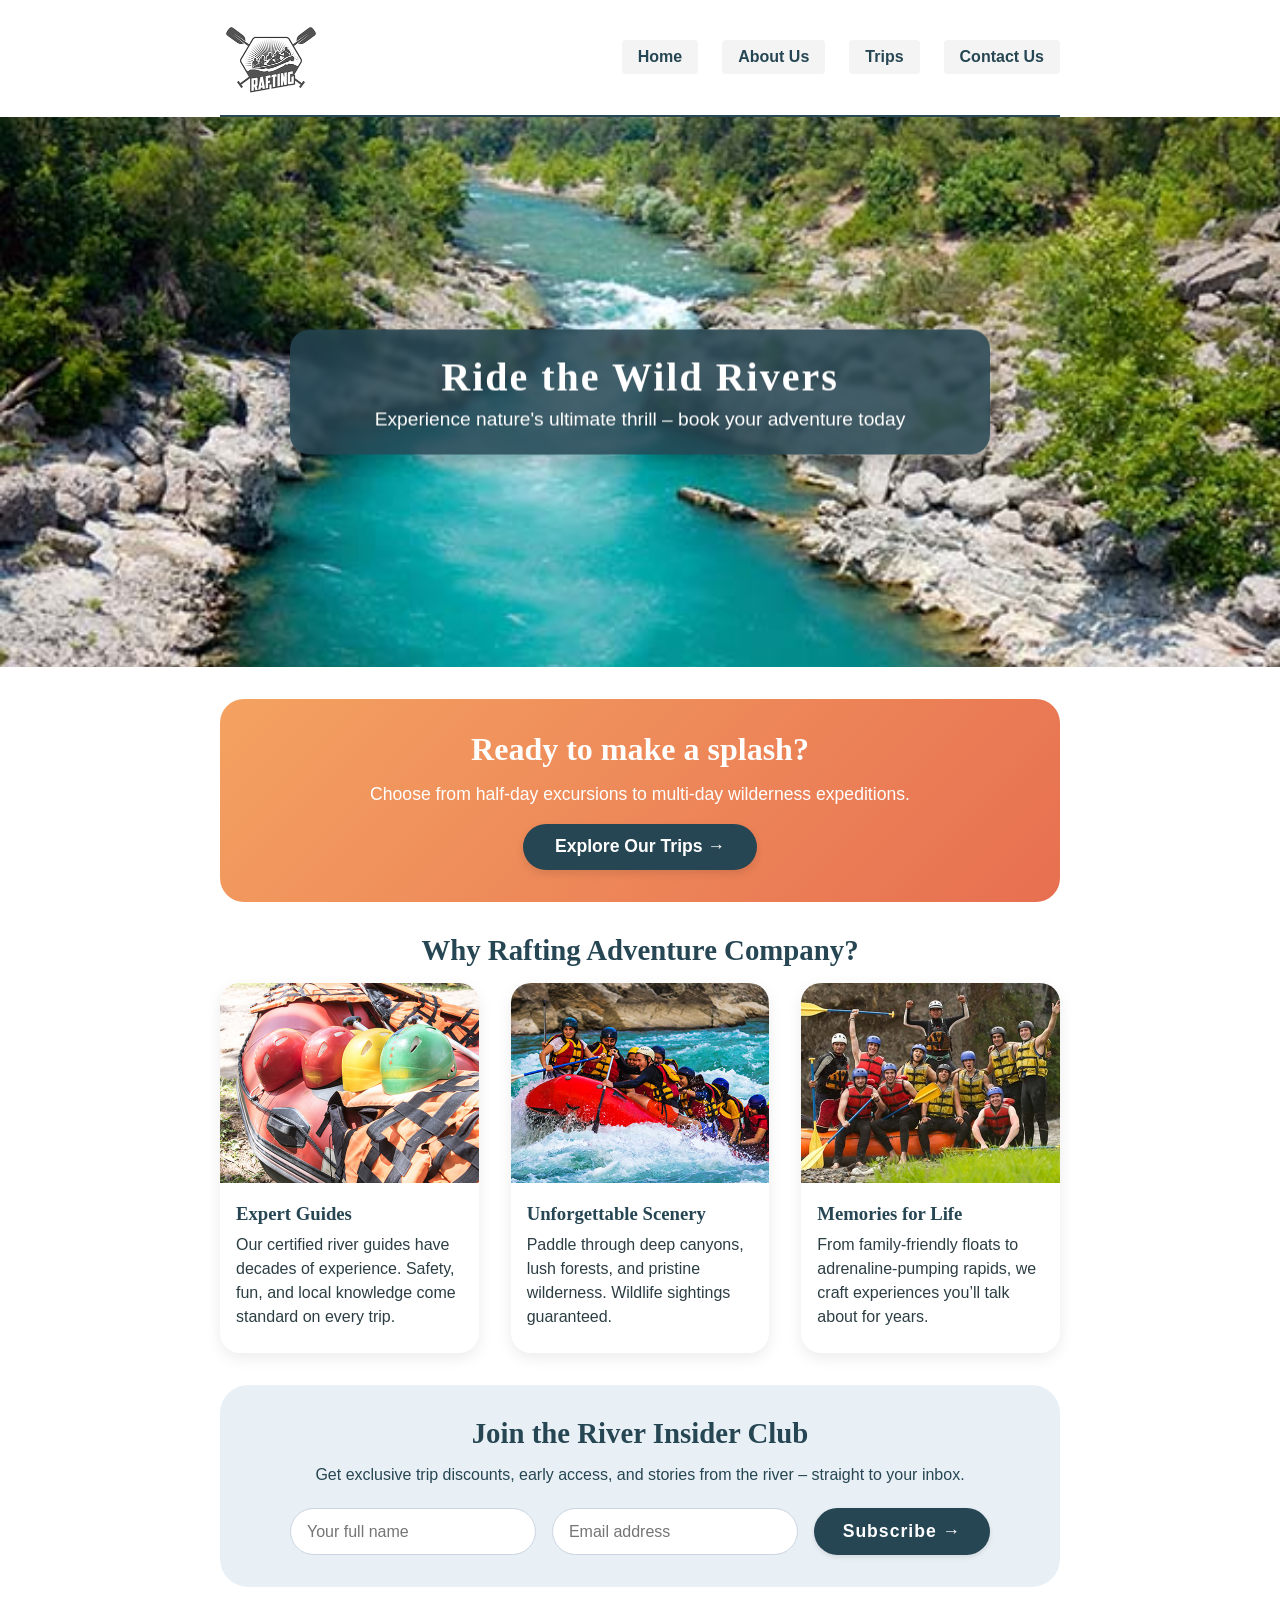
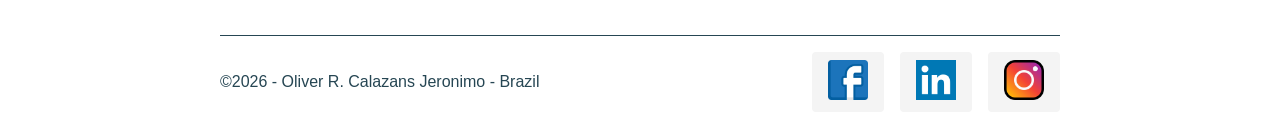
==== wwr/index.html @ c7e3adc4 "add trips and index pages" ====
<!DOCTYPE html>
<html lang="en">

<head>
    <meta charset="UTF-8">
    <meta name="viewport" content="width=device-width, initial-scale=1.0">
    <meta name="description"
      content="Rafting Adventure Company – the ultimate whitewater experience. Book your trip, join our newsletter, and conquer the rapids with expert guides.">
    <meta name="author" content="Oliver R. Calazans Jeronimo">
    <title>Home | Rafting Adventure Company</title>
    <link rel="stylesheet" href="styles/rafting.css">
</head>

<body>
    <header>
        <img src="images/z-raftingbw.png" alt="Rafting Adventure Company Logo">
        <nav>
            <a href="index.html">Home</a>
            <a href="about.html">About Us</a>
            <a href="trips.html">Trips</a>
            <a href="contact.html">Contact Us</a>
        </nav>
    </header>

    <!-- Hero section with absolute heading -->
    <div class="hero-full-width">
        <img src="images/rafting58_600.jpg" alt="Rafting team charging through whitewater rapids"
          class="hero-bg-img">
        <div class="hero-heading">
            <h1>Ride the Wild Rivers</h1>
            <p>Experience nature's ultimate thrill – book your adventure today</p>
        </div>
    </div>

    <main>
        <!-- Call to Action (links to trips.html) -->
        <section class="cta-banner">
            <div class="cta-content">
                <h2>Ready to make a splash?</h2>
                <p>Choose from half-day excursions to multi‑day wilderness expeditions.</p>
                <a href="trips.html" class="cta-button">Explore Our Trips →</a>
            </div>
        </section>

        <!-- CSS Grid layout: purpose & offerings (at least 2 images + content) -->
        <section class="home-grid-section">
            <h2>Why Rafting Adventure Company?</h2>
            <div class="home-grid">
                <div class="grid-card">
                    <img src="images/rafting60_600.jpg"
                      alt="Professional rafting guide leading a group">
                    <h3>Expert Guides</h3>
                    <p>Our certified river guides have decades of experience. Safety, fun, and local
                        knowledge come standard on every trip.</p>
                </div>
                <div class="grid-card">
                    <img src="images/rafting62_600.jpg" alt="Rafting through a scenic canyon">
                    <h3>Unforgettable Scenery</h3>
                    <p>Paddle through deep canyons, lush forests, and pristine wilderness. Wildlife
                        sightings guaranteed.</p>
                </div>
                <div class="grid-card">
                    <img src="images/rafting59_600.jpg" alt="Group of happy rafters">
                    <h3>Memories for Life</h3>
                    <p>From family-friendly floats to adrenaline‑pumping rapids, we craft
                        experiences you’ll talk about for years.</p>
                </div>
            </div>
        </section>

        <!-- Newsletter signup (name + email) -->
        <section class="newsletter-section">
            <div class="newsletter-container">
                <h2>Join the River Insider Club</h2>
                <p>Get exclusive trip discounts, early access, and stories from the river – straight
                    to your inbox.</p>
                <form action="#" method="post" class="newsletter-form">
                    <div class="form-row">
                        <input type="text" name="fullname" placeholder="Your full name" required>
                        <input type="email" name="email" placeholder="Email address" required>
                        <button type="submit" class="submit-btn">Subscribe →</button>
                    </div>
                </form>
            </div>
        </section>
    </main>

    <footer>
        <p>&copy;2026 - Oliver R. Calazans Jeronimo - Brazil</p>
        <nav class="socialmedia">
            <a href="https://facebook.com" target="_blank" rel="noopener noreferrer"><img
                  src="images/facebook_408745.png" alt="Facebook"></a>
            <a href="https://linkedin.com" target="_blank" rel="noopener noreferrer"><img
                  src="images/social_15707956.png" alt="LinkedIn"></a>
            <a href="https://instagram.com" target="_blank" rel="noopener noreferrer"><img
                  src="images/instagram_779093.png" alt="Instagram"></a>
        </nav>
    </footer>
</body>

</html>
---- wwr/styles/rafting.css ----
:root {
    --primary-color: #ffffff;
    --accent1-color: #264653;
    --heading-font: "Times New Roman", "Georgia", serif;
    --body-font: Arial, Helvetica, sans-serif;
}

* {
    margin: 0;
    padding: 0;
    box-sizing: border-box;
}

body {
    font-family: var(--body-font);
    color: var(--accent1-color);
    background-color: #fff;
}

header,
main,
footer {
    width: 840px;
    margin: 0 auto;
}

/* Header com CSS Grid */
header {
    display: grid;
    grid-template-columns: auto 1fr;
    align-items: center;
    padding: 1rem 0;
    border-bottom: 2px solid var(--accent1-color);
}

header img {
    max-width: 100px;
    height: auto;
}

/* Navegação com Flexbox */
nav {
    display: flex;
    justify-content: flex-end;
    gap: 1.5rem;
    list-style: none;
}

nav a {
    display: block;
    padding: 0.5rem 1rem;
    text-decoration: none;
    font-weight: bold;
    color: var(--accent1-color);
    background-color: #f4f4f4;
    border-radius: 4px;
    transition: background-color 0.3s;
}

nav a:hover {
    background-color: var(--accent1-color);
    color: var(--primary-color);
}

/* Estilo global para h1 dentro do main (obrigatório e único) */
main h1 {
    font-family: var(--heading-font);
    background-color: var(--accent1-color);
    color: var(--primary-color);
    text-align: center;
    padding: 1rem;
    margin: 1rem 0 1.5rem;
    border-radius: 12px;
    font-size: 1.8rem;
    letter-spacing: 1px;
    box-shadow: 0 2px 6px rgba(0, 0, 0, 0.1);
}

h2 {
    font-family: var(--heading-font);
    color: var(--accent1-color);
    text-align: center;
    margin: 1.5rem 0 1rem;
    font-size: 1.8rem;
}

/* ========== CONTACT PAGE SPECIFIC STYLES ========== */

/* Company Info + Map grid layout */
.contact-info {
    margin: 1rem 0 2rem;
    background: #ffffff;
    border-radius: 12px;
    box-shadow: 0 2px 8px rgba(0, 0, 0, 0.05);
    padding: 1rem 0.5rem;
}

.contact-grid {
    display: grid;
    grid-template-columns: 1fr 1fr;
    gap: 2rem;
    align-items: start;
    padding: 0 1rem;
}

.contact-details {
    background-color: #faf9f8;
    padding: 1.5rem;
    border-radius: 12px;
    box-shadow: 0 1px 3px rgba(0, 0, 0, 0.1);
}

.contact-details h3 {
    font-family: var(--heading-font);
    color: var(--accent1-color);
    margin-bottom: 1rem;
    font-size: 1.4rem;
}

.contact-details address {
    font-style: normal;
    line-height: 1.6;
    margin-bottom: 1rem;
    color: #2c3e44;
}

.contact-phone,
.contact-email {
    margin: 0.8rem 0;
}

.contact-phone a,
.contact-email a {
    color: var(--accent1-color);
    text-decoration: none;
    font-weight: 600;
    border-bottom: 1px dotted var(--accent1-color);
}

.contact-phone a:hover,
.contact-email a:hover {
    color: #1d3e4f;
    border-bottom-style: solid;
}

.contact-map iframe {
    border: 0;
    border-radius: 14px;
    box-shadow: 0 4px 10px rgba(0, 0, 0, 0.1);
    width: 100%;
    height: 280px;
    display: block;
}

/* Employee profiles (team grid) */
.employee-profiles {
    margin: 2rem 0;
}

.team-grid {
    display: grid;
    grid-template-columns: repeat(auto-fit, minmax(180px, 1fr));
    gap: 1.8rem;
    margin: 1rem 0;
    padding: 0 1rem;
}

.employee-card {
    background: #fefefe;
    border-radius: 16px;
    overflow: hidden;
    box-shadow: 0 5px 12px rgba(0, 0, 0, 0.08);
    transition: transform 0.2s ease, box-shadow 0.2s;
    text-align: center;
    margin: 0;
}

.employee-card:hover {
    transform: translateY(-5px);
    box-shadow: 0 12px 20px rgba(0, 0, 0, 0.12);
}

.employee-card img {
    width: 100%;
    height: 200px;
    object-fit: cover;
    display: block;
}

.employee-card figcaption {
    padding: 1rem 0.8rem;
    background: #ffffff;
    border-top: 1px solid #eaecef;
}

.employee-card strong {
    font-size: 1.1rem;
    color: var(--accent1-color);
    display: block;
    margin-bottom: 0.3rem;
}

.employee-card span {
    font-size: 0.85rem;
    color: #4a6270;
    font-weight: 500;
}

/* Contact form styling */
.contact-form {
    background: #f8fafc;
    border-radius: 24px;
    padding: 0.5rem 1.5rem 2rem;
    margin: 2rem 0 3rem;
    box-shadow: 0 5px 15px rgba(0, 0, 0, 0.05);
}

.rafting-form {
    max-width: 100%;
    margin: 0 auto;
}

.form-group {
    margin-bottom: 1.5rem;
}

.form-group label {
    display: block;
    font-weight: 700;
    margin-bottom: 0.5rem;
    color: var(--accent1-color);
    font-size: 0.95rem;
}

.radio-group label {
    font-weight: 600;
    margin-bottom: 0.25rem;
}

.radio-options {
    display: flex;
    flex-wrap: wrap;
    gap: 1.5rem;
    margin-top: 0.5rem;
}

.radio-options label {
    font-weight: normal;
    display: inline-flex;
    align-items: center;
    gap: 0.4rem;
    cursor: pointer;
    background: #ffffff;
    padding: 0.4rem 1rem;
    border-radius: 40px;
    border: 1px solid #cddfe7;
    transition: all 0.2s;
}

.radio-options label:hover {
    background-color: #eef3f7;
    border-color: var(--accent1-color);
}

input[type="text"],
input[type="email"],
textarea {
    width: 100%;
    padding: 0.8rem 1rem;
    border: 1px solid #cbd5e1;
    border-radius: 12px;
    font-family: inherit;
    font-size: 1rem;
    transition: 0.2s;
    background-color: white;
}

input[type="text"]:focus,
input[type="email"]:focus,
textarea:focus {
    outline: none;
    border-color: var(--accent1-color);
    box-shadow: 0 0 0 3px rgba(38, 70, 83, 0.2);
}

.checkbox-group label {
    display: flex;
    align-items: center;
    gap: 0.7rem;
    font-weight: 500;
    cursor: pointer;
}

.checkbox-group input[type="checkbox"] {
    width: 1.2rem;
    height: 1.2rem;
    accent-color: var(--accent1-color);
}

.submit-btn {
    background-color: var(--accent1-color);
    color: white;
    font-weight: bold;
    border: none;
    padding: 0.9rem 2rem;
    font-size: 1.1rem;
    border-radius: 60px;
    cursor: pointer;
    transition: background 0.2s, transform 0.05s;
    width: 100%;
    letter-spacing: 1px;
    font-family: inherit;
    box-shadow: 0 2px 5px rgba(0, 0, 0, 0.1);
}

.submit-btn:hover {
    background-color: #1a3a48;
    transform: scale(0.99);
}

/* Footer layout */
footer {
    display: flex;
    justify-content: space-between;
    align-items: center;
    padding: 1rem 0;
    border-top: 1px solid var(--accent1-color);
    margin-top: 2rem;
}

.socialmedia {
    display: flex;
    gap: 1rem;
}

.socialmedia a {
    text-decoration: none;
}

.socialmedia img {
    height: 40px;
    width: 40px;
    transition: opacity 0.3s;
}

.socialmedia img:hover {
    opacity: 0.7;
}

footer p {
    margin: 0;
    padding: 0;
}

/* Responsive adjustments */
@media (max-width: 860px) {

    header,
    main,
    footer {
        width: 95%;
        margin: 0 auto;
    }

    .contact-grid {
        grid-template-columns: 1fr;
        gap: 1.5rem;
    }

    .team-grid {
        grid-template-columns: repeat(auto-fit, minmax(200px, 1fr));
    }

    .radio-options {
        flex-direction: column;
        gap: 0.7rem;
    }
}

.history {
    margin: 2rem 0;
}

.history h2 {
    text-align: center;
    margin-bottom: 1rem;
}

.history-content {
    display: flex;
    gap: 2rem;
    align-items: center;
    background-color: #f9f9f9;
    padding: 1rem;
    border-radius: 8px;
}

.history-content img {
    width: 200px;
    border-radius: 8px;
}

.adventure-gallery {
    display: grid;
    grid-template-columns: repeat(5, 1fr);
    gap: 1rem;
}

.adventure-gallery img {
    width: 100%;
    height: 150px;
    object-fit: cover;
    border-radius: 6px;
}

/* ========== NEW STYLES FOR HOME PAGE (index.html) ========== */

/* Full-width hero with absolute heading */
.hero-full-width {
    position: relative;
    width: 100%;
    margin: 0;
    padding: 0;
    overflow: hidden;
    border-radius: 0;
    margin-top: 0;
}

.hero-bg-img {
    width: 100%;
    height: auto;
    max-height: 550px;
    object-fit: cover;
    display: block;
}

.hero-heading {
    position: absolute;
    top: 50%;
    left: 50%;
    transform: translate(-50%, -50%);
    text-align: center;
    background-color: rgba(38, 70, 83, 0.85);
    /* var(--accent1-color) with opacity */
    color: white;
    padding: 1.5rem 2.5rem;
    border-radius: 20px;
    backdrop-filter: blur(3px);
    width: 80%;
    max-width: 700px;
    box-shadow: 0 10px 20px rgba(0, 0, 0, 0.2);
}

.hero-heading h1 {
    font-family: var(--heading-font);
    font-size: 2.5rem;
    margin-bottom: 0.5rem;
    letter-spacing: 2px;
    background: none;
    color: white;
    padding: 0;
    border-radius: 0;
    box-shadow: none;
}

.hero-heading p {
    font-size: 1.2rem;
    font-weight: 500;
}

/* Call to action banner */
.cta-banner {
    background: linear-gradient(135deg, #f4a261 0%, #e76f51 100%);
    border-radius: 24px;
    margin: 2rem 0;
    padding: 2rem;
    text-align: center;
    color: white;
}

.cta-content h2 {
    color: white;
    margin-top: 0;
    font-size: 2rem;
}

.cta-content p {
    font-size: 1.1rem;
    margin-bottom: 1.2rem;
}

.cta-button {
    display: inline-block;
    background-color: #264653;
    color: white;
    font-weight: bold;
    padding: 0.8rem 2rem;
    border-radius: 60px;
    text-decoration: none;
    font-size: 1.1rem;
    transition: all 0.2s;
    box-shadow: 0 4px 8px rgba(0, 0, 0, 0.1);
}

.cta-button:hover {
    background-color: #1a3a48;
    transform: scale(1.02);
}

/* Home grid layout (CSS Grid) */
.home-grid-section {
    margin: 2rem 0;
}

.home-grid {
    display: grid;
    grid-template-columns: repeat(auto-fit, minmax(250px, 1fr));
    gap: 2rem;
    margin: 1rem 0;
}

.grid-card {
    background: #ffffff;
    border-radius: 20px;
    overflow: hidden;
    box-shadow: 0 5px 15px rgba(0, 0, 0, 0.08);
    transition: transform 0.2s;
}

.grid-card:hover {
    transform: translateY(-5px);
}

.grid-card img {
    width: 100%;
    height: 200px;
    object-fit: cover;
}

.grid-card h3 {
    font-family: var(--heading-font);
    color: var(--accent1-color);
    margin: 1rem 1rem 0.5rem;
}

.grid-card p {
    padding: 0 1rem 1.5rem;
    line-height: 1.5;
    color: #2c3e44;
}

/* Newsletter section */
.newsletter-section {
    background-color: #e9f0f5;
    border-radius: 28px;
    margin: 2rem 0 3rem;
    padding: 2rem 1.5rem;
}

.newsletter-container {
    max-width: 700px;
    margin: 0 auto;
    text-align: center;
}

.newsletter-container h2 {
    margin-top: 0;
}

.newsletter-form .form-row {
    display: flex;
    flex-wrap: wrap;
    gap: 1rem;
    justify-content: center;
    margin-top: 1.5rem;
}

.newsletter-form input {
    flex: 1;
    min-width: 200px;
    padding: 0.8rem 1rem;
    border: 1px solid #cbd5e1;
    border-radius: 60px;
    font-size: 1rem;
}

.newsletter-form .submit-btn {
    width: auto;
    padding: 0.8rem 1.8rem;
    background-color: var(--accent1-color);
    border-radius: 60px;
}

.trips-cta {
    text-align: center;
    margin: 1rem 0 2rem;
}

.cta-box {
    background: #f8fafc;
    border: 2px solid var(--accent1-color);
    border-radius: 60px;
    padding: 1rem 2rem;
    display: inline-block;
}

.cta-box p {
    font-size: 1.2rem;
    font-weight: bold;
    margin-right: 1rem;
    display: inline-block;
}

.cta-button-secondary {
    background-color: var(--accent1-color);
    color: white;
    padding: 0.6rem 1.5rem;
    border-radius: 40px;
    text-decoration: none;
    font-weight: bold;
    transition: 0.2s;
}

.cta-button-secondary:hover {
    background-color: #1a3a48;
}

.trip-descriptions {
    margin: 2rem 0;
}

.trip-grid {
    display: grid;
    grid-template-columns: repeat(auto-fit, minmax(300px, 1fr));
    gap: 2rem;
    margin: 1.5rem 0;
}

.trip-card {
    background: white;
    border-radius: 20px;
    overflow: hidden;
    box-shadow: 0 8px 20px rgba(0, 0, 0, 0.1);
    transition: all 0.2s;
}

.trip-card:hover {
    transform: translateY(-6px);
}

.trip-card img {
    width: 100%;
    height: 220px;
    object-fit: cover;
}

.trip-info {
    padding: 1.2rem;
}

.trip-info h3 {
    color: var(--accent1-color);
    font-family: var(--heading-font);
    margin-top: 0;
}

.trip-info p {
    line-height: 1.4;
    margin: 0.5rem 0;
}

.trips-table-section {
    margin: 2rem 0 3rem;
}

.table-responsive {
    overflow-x: auto;
}

.trips-table {
    width: 100%;
    border-collapse: collapse;
    background: white;
    border-radius: 20px;
    overflow: hidden;
    box-shadow: 0 2px 10px rgba(0, 0, 0, 0.05);
}

.trips-table th,
.trips-table td {
    border: 1px solid #d1dbe5;
    padding: 12px 15px;
    text-align: left;
}

.trips-table th {
    background-color: var(--accent1-color);
    color: white;
    font-weight: bold;
    font-size: 1rem;
}

.trips-table tr:nth-child(even) {
    background-color: #f8fafc;
}

.trips-table tr:hover {
    background-color: #eef2f5;
}

@media (max-width: 860px) {
    .hero-heading h1 {
        font-size: 1.5rem;
    }

    .hero-heading p {
        font-size: 0.9rem;
    }

    .hero-heading {
        padding: 1rem;
        width: 90%;
    }

    .cta-box p {
        display: block;
        margin-bottom: 0.5rem;
    }

    .trip-grid {
        grid-template-columns: 1fr;
    }

    .trips-table th,
    .trips-table td {
        padding: 8px 10px;
        font-size: 0.9rem;
    }
}
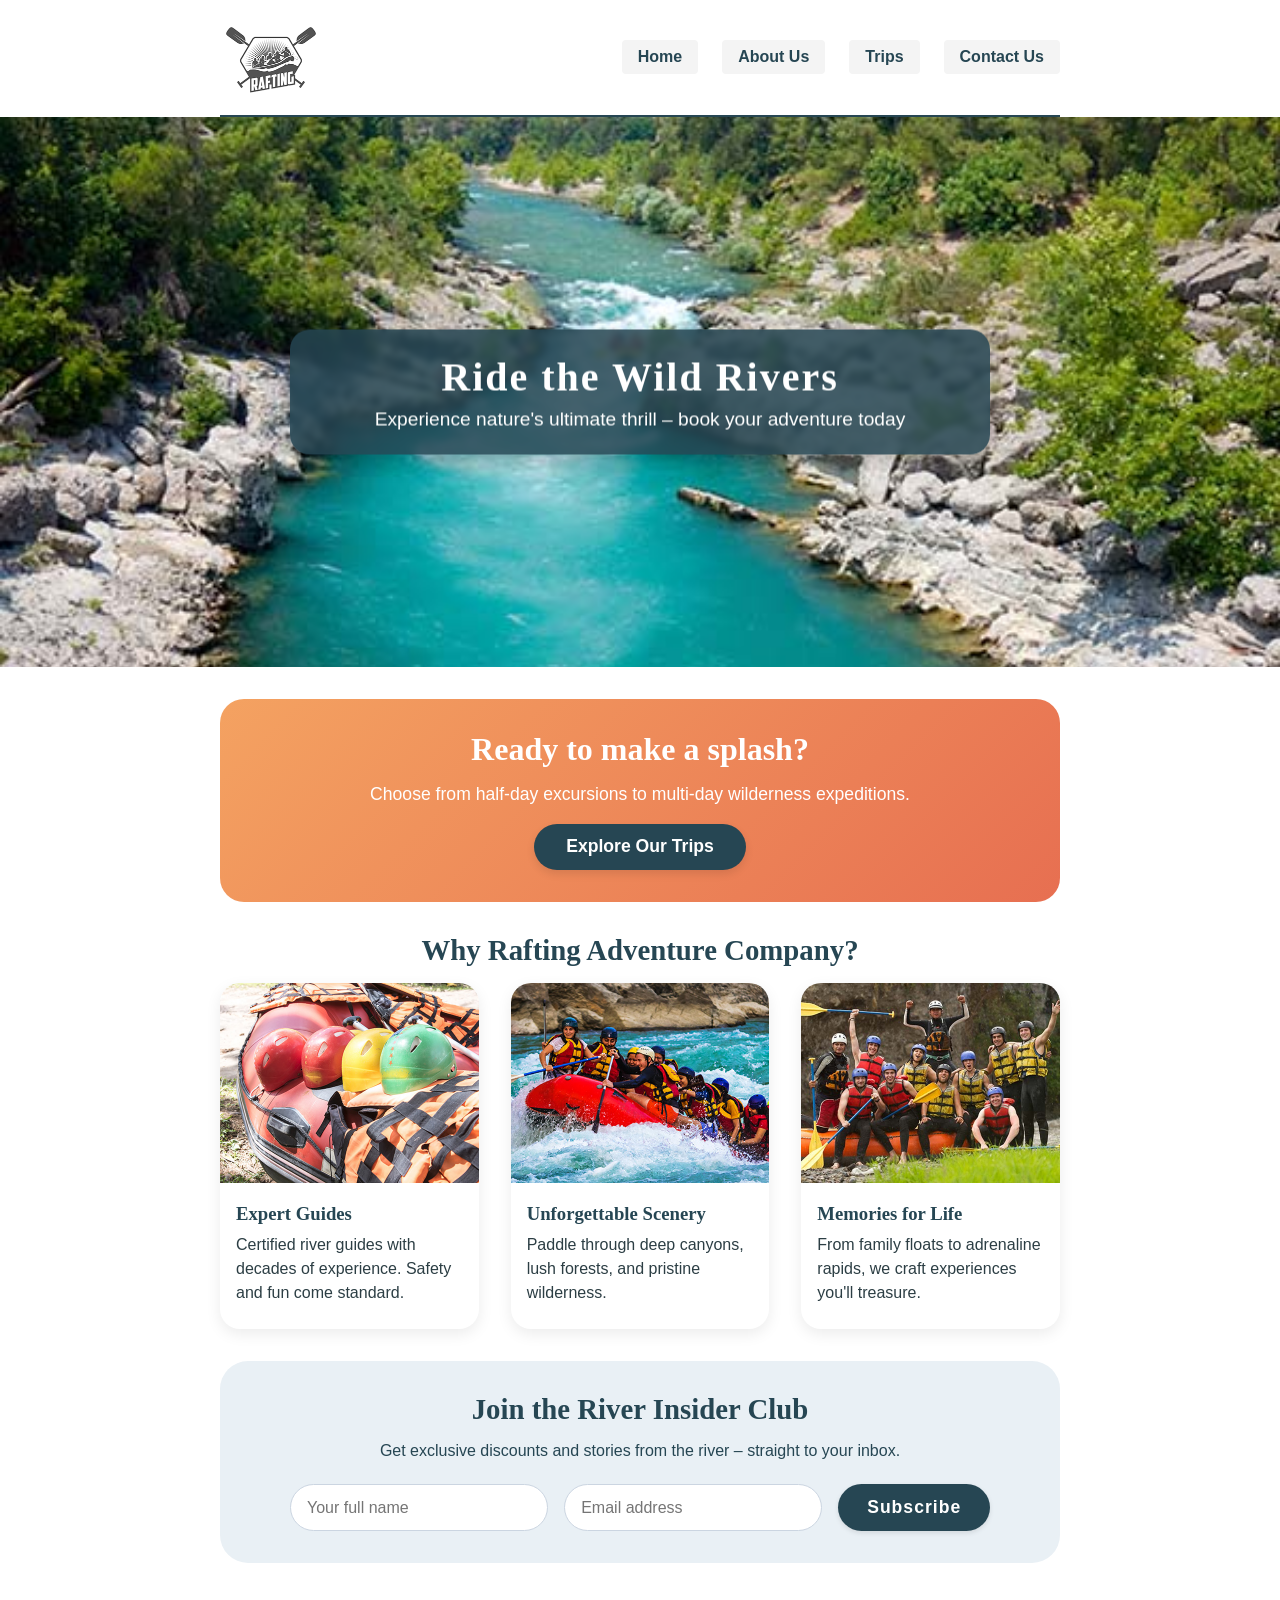
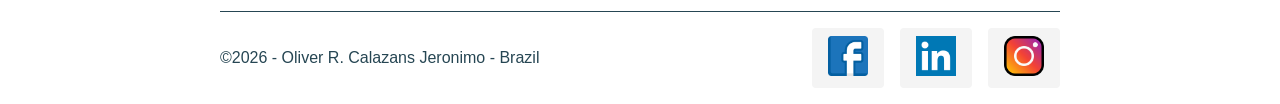
==== commit 5140adc0: "final refac" ====
--- a/wwr/index.html
+++ b/wwr/index.html
@@ -22,9 +22,8 @@
         </nav>
     </header>
 
-    <!-- Hero section with absolute heading -->
     <div class="hero-full-width">
-        <img src="images/rafting58_600.jpg" alt="Rafting team charging through whitewater rapids"
+        <img src="images/rafting58_600.jpg" alt="Rafting team charging through whitewater"
           class="hero-bg-img">
         <div class="hero-heading">
             <h1>Ride the Wild Rivers</h1>
@@ -33,52 +32,48 @@
     </div>
 
     <main>
-        <!-- Call to Action (links to trips.html) -->
         <section class="cta-banner">
             <div class="cta-content">
                 <h2>Ready to make a splash?</h2>
                 <p>Choose from half-day excursions to multi‑day wilderness expeditions.</p>
-                <a href="trips.html" class="cta-button">Explore Our Trips →</a>
+                <a href="trips.html" class="cta-button">Explore Our Trips</a>
             </div>
         </section>
 
-        <!-- CSS Grid layout: purpose & offerings (at least 2 images + content) -->
         <section class="home-grid-section">
             <h2>Why Rafting Adventure Company?</h2>
             <div class="home-grid">
                 <div class="grid-card">
-                    <img src="images/rafting60_600.jpg"
-                      alt="Professional rafting guide leading a group">
+                    <img src="images/rafting60_600.jpg" alt="Professional guide leading a group">
                     <h3>Expert Guides</h3>
-                    <p>Our certified river guides have decades of experience. Safety, fun, and local
-                        knowledge come standard on every trip.</p>
+                    <p>Certified river guides with decades of experience. Safety and fun come
+                        standard.
+                    </p>
                 </div>
                 <div class="grid-card">
                     <img src="images/rafting62_600.jpg" alt="Rafting through a scenic canyon">
                     <h3>Unforgettable Scenery</h3>
-                    <p>Paddle through deep canyons, lush forests, and pristine wilderness. Wildlife
-                        sightings guaranteed.</p>
+                    <p>Paddle through deep canyons, lush forests, and pristine wilderness.</p>
                 </div>
                 <div class="grid-card">
                     <img src="images/rafting59_600.jpg" alt="Group of happy rafters">
                     <h3>Memories for Life</h3>
-                    <p>From family-friendly floats to adrenaline‑pumping rapids, we craft
-                        experiences you’ll talk about for years.</p>
+                    <p>From family floats to adrenaline rapids, we craft experiences you'll
+                        treasure.
+                    </p>
                 </div>
             </div>
         </section>
 
-        <!-- Newsletter signup (name + email) -->
         <section class="newsletter-section">
             <div class="newsletter-container">
                 <h2>Join the River Insider Club</h2>
-                <p>Get exclusive trip discounts, early access, and stories from the river – straight
-                    to your inbox.</p>
+                <p>Get exclusive discounts and stories from the river – straight to your inbox.</p>
                 <form action="#" method="post" class="newsletter-form">
                     <div class="form-row">
                         <input type="text" name="fullname" placeholder="Your full name" required>
                         <input type="email" name="email" placeholder="Email address" required>
-                        <button type="submit" class="submit-btn">Subscribe →</button>
+                        <button type="submit" class="submit-btn">Subscribe</button>
                     </div>
                 </form>
             </div>
@@ -88,12 +83,17 @@
     <footer>
         <p>&copy;2026 - Oliver R. Calazans Jeronimo - Brazil</p>
         <nav class="socialmedia">
-            <a href="https://facebook.com" target="_blank" rel="noopener noreferrer"><img
-                  src="images/facebook_408745.png" alt="Facebook"></a>
-            <a href="https://linkedin.com" target="_blank" rel="noopener noreferrer"><img
-                  src="images/social_15707956.png" alt="LinkedIn"></a>
-            <a href="https://instagram.com" target="_blank" rel="noopener noreferrer"><img
-                  src="images/instagram_779093.png" alt="Instagram"></a>
+            <a href="https://facebook.com" target="_blank" rel="noopener noreferrer">
+                <img src="images/facebook_408745.png" alt="Facebook">
+            </a>
+
+            <a href="https://linkedin.com" target="_blank" rel="noopener noreferrer">
+                <img src="images/social_15707956.png" alt="LinkedIn">
+            </a>
+
+            <a href="https://instagram.com" target="_blank" rel="noopener noreferrer">
+                <img src="images/instagram_779093.png" alt="Instagram">
+            </a>
         </nav>
     </footer>
 </body>
--- a/wwr/styles/rafting.css
+++ b/wwr/styles/rafting.css
@@ -24,7 +24,6 @@
     margin: 0 auto;
 }
 
-/* Header com CSS Grid */
 header {
     display: grid;
     grid-template-columns: auto 1fr;
@@ -38,7 +37,6 @@
     height: auto;
 }
 
-/* Navegação com Flexbox */
 nav {
     display: flex;
     justify-content: flex-end;
@@ -62,7 +60,6 @@
     color: var(--primary-color);
 }
 
-/* Estilo global para h1 dentro do main (obrigatório e único) */
 main h1 {
     font-family: var(--heading-font);
     background-color: var(--accent1-color);
@@ -84,9 +81,6 @@
     font-size: 1.8rem;
 }
 
-/* ========== CONTACT PAGE SPECIFIC STYLES ========== */
-
-/* Company Info + Map grid layout */
 .contact-info {
     margin: 1rem 0 2rem;
     background: #ffffff;
@@ -152,7 +146,6 @@
     display: block;
 }
 
-/* Employee profiles (team grid) */
 .employee-profiles {
     margin: 2rem 0;
 }
@@ -206,7 +199,6 @@
     font-weight: 500;
 }
 
-/* Contact form styling */
 .contact-form {
     background: #f8fafc;
     border-radius: 24px;
@@ -318,7 +310,6 @@
     transform: scale(0.99);
 }
 
-/* Footer layout */
 footer {
     display: flex;
     justify-content: space-between;
@@ -352,7 +343,6 @@
     padding: 0;
 }
 
-/* Responsive adjustments */
 @media (max-width: 860px) {
 
     header,
@@ -413,9 +403,6 @@
     border-radius: 6px;
 }
 
-/* ========== NEW STYLES FOR HOME PAGE (index.html) ========== */
-
-/* Full-width hero with absolute heading */
 .hero-full-width {
     position: relative;
     width: 100%;
@@ -441,7 +428,6 @@
     transform: translate(-50%, -50%);
     text-align: center;
     background-color: rgba(38, 70, 83, 0.85);
-    /* var(--accent1-color) with opacity */
     color: white;
     padding: 1.5rem 2.5rem;
     border-radius: 20px;
@@ -468,7 +454,6 @@
     font-weight: 500;
 }
 
-/* Call to action banner */
 .cta-banner {
     background: linear-gradient(135deg, #f4a261 0%, #e76f51 100%);
     border-radius: 24px;
@@ -507,7 +492,6 @@
     transform: scale(1.02);
 }
 
-/* Home grid layout (CSS Grid) */
 .home-grid-section {
     margin: 2rem 0;
 }
@@ -549,7 +533,6 @@
     color: #2c3e44;
 }
 
-/* Newsletter section */
 .newsletter-section {
     background-color: #e9f0f5;
     border-radius: 28px;
